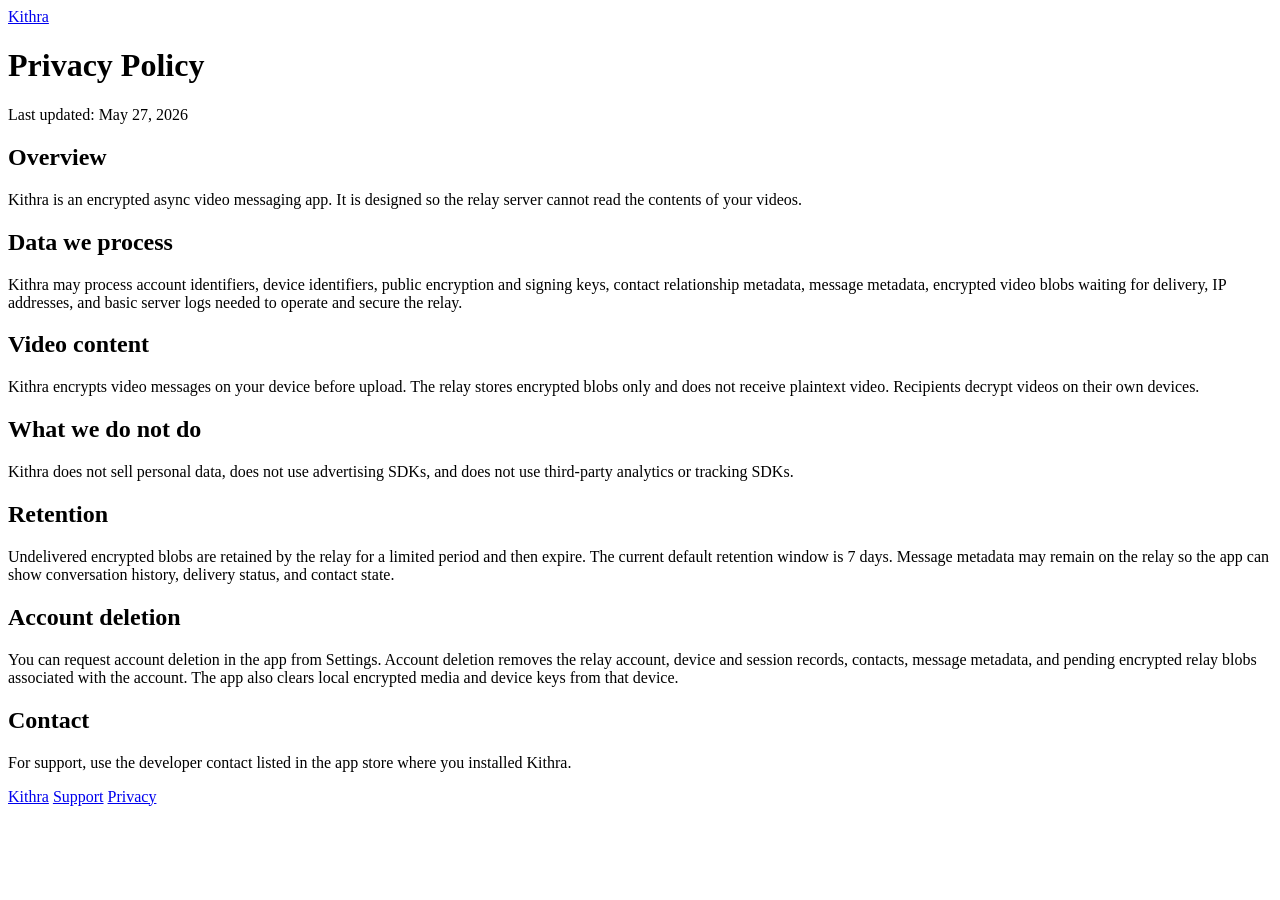
==== deploy/digitalocean/kithra-site/privacy.html @ 7a8a1a8f "Add public Kithra support site" ====
<!doctype html>
<html lang="en">
<head>
  <meta charset="utf-8">
  <meta name="viewport" content="width=device-width, initial-scale=1">
  <title>Kithra Privacy Policy</title>
  <meta name="description" content="Kithra privacy policy for encrypted async video messaging.">
  <link rel="stylesheet" href="/styles.css">
</head>
<body>
  <main class="document">
    <a class="back-link" href="/">Kithra</a>
    <h1>Privacy Policy</h1>
    <p class="muted">Last updated: May 27, 2026</p>

    <h2>Overview</h2>
    <p>Kithra is an encrypted async video messaging app. It is designed so the relay server cannot read the contents of your videos.</p>

    <h2>Data we process</h2>
    <p>Kithra may process account identifiers, device identifiers, public encryption and signing keys, contact relationship metadata, message metadata, encrypted video blobs waiting for delivery, IP addresses, and basic server logs needed to operate and secure the relay.</p>

    <h2>Video content</h2>
    <p>Kithra encrypts video messages on your device before upload. The relay stores encrypted blobs only and does not receive plaintext video. Recipients decrypt videos on their own devices.</p>

    <h2>What we do not do</h2>
    <p>Kithra does not sell personal data, does not use advertising SDKs, and does not use third-party analytics or tracking SDKs.</p>

    <h2>Retention</h2>
    <p>Undelivered encrypted blobs are retained by the relay for a limited period and then expire. The current default retention window is 7 days. Message metadata may remain on the relay so the app can show conversation history, delivery status, and contact state.</p>

    <h2>Account deletion</h2>
    <p>You can request account deletion in the app from Settings. Account deletion removes the relay account, device and session records, contacts, message metadata, and pending encrypted relay blobs associated with the account. The app also clears local encrypted media and device keys from that device.</p>

    <h2>Contact</h2>
    <p>For support, use the developer contact listed in the app store where you installed Kithra.</p>
  </main>

  <footer>
    <a href="/">Kithra</a>
    <a href="/support.html">Support</a>
    <a href="/privacy.html">Privacy</a>
  </footer>
</body>
</html>
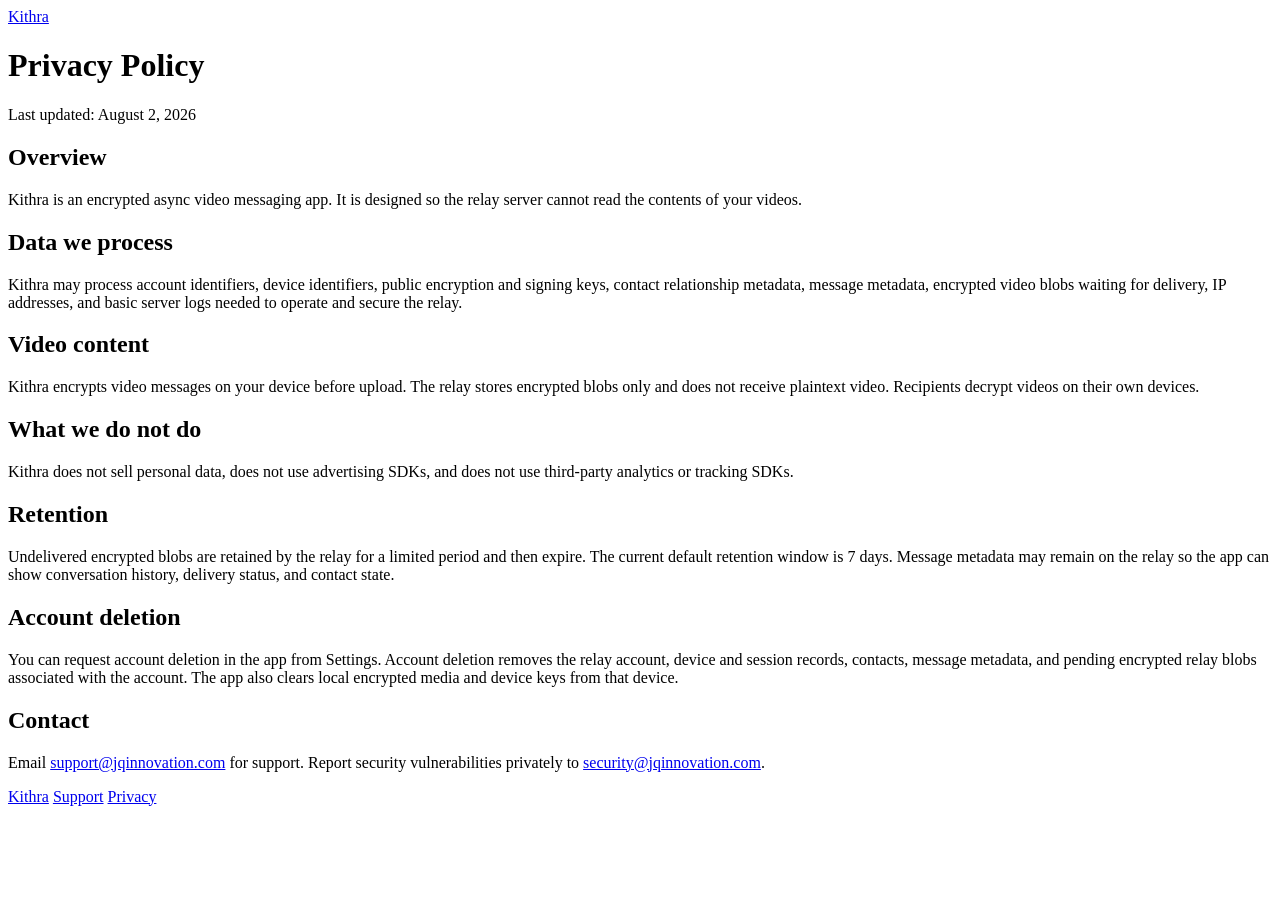
==== commit 6695a705: "Update public ownership and support contacts" ====
--- a/deploy/digitalocean/kithra-site/privacy.html
+++ b/deploy/digitalocean/kithra-site/privacy.html
@@ -11,7 +11,7 @@
   <main class="document">
     <a class="back-link" href="/">Kithra</a>
     <h1>Privacy Policy</h1>
-    <p class="muted">Last updated: May 27, 2026</p>
+    <p class="muted">Last updated: August 2, 2026</p>
 
     <h2>Overview</h2>
     <p>Kithra is an encrypted async video messaging app. It is designed so the relay server cannot read the contents of your videos.</p>
@@ -32,7 +32,7 @@
     <p>You can request account deletion in the app from Settings. Account deletion removes the relay account, device and session records, contacts, message metadata, and pending encrypted relay blobs associated with the account. The app also clears local encrypted media and device keys from that device.</p>
 
     <h2>Contact</h2>
-    <p>For support, use the developer contact listed in the app store where you installed Kithra.</p>
+    <p>Email <a href="mailto:support@jqinnovation.com">support@jqinnovation.com</a> for support. Report security vulnerabilities privately to <a href="mailto:security@jqinnovation.com">security@jqinnovation.com</a>.</p>
   </main>
 
   <footer>
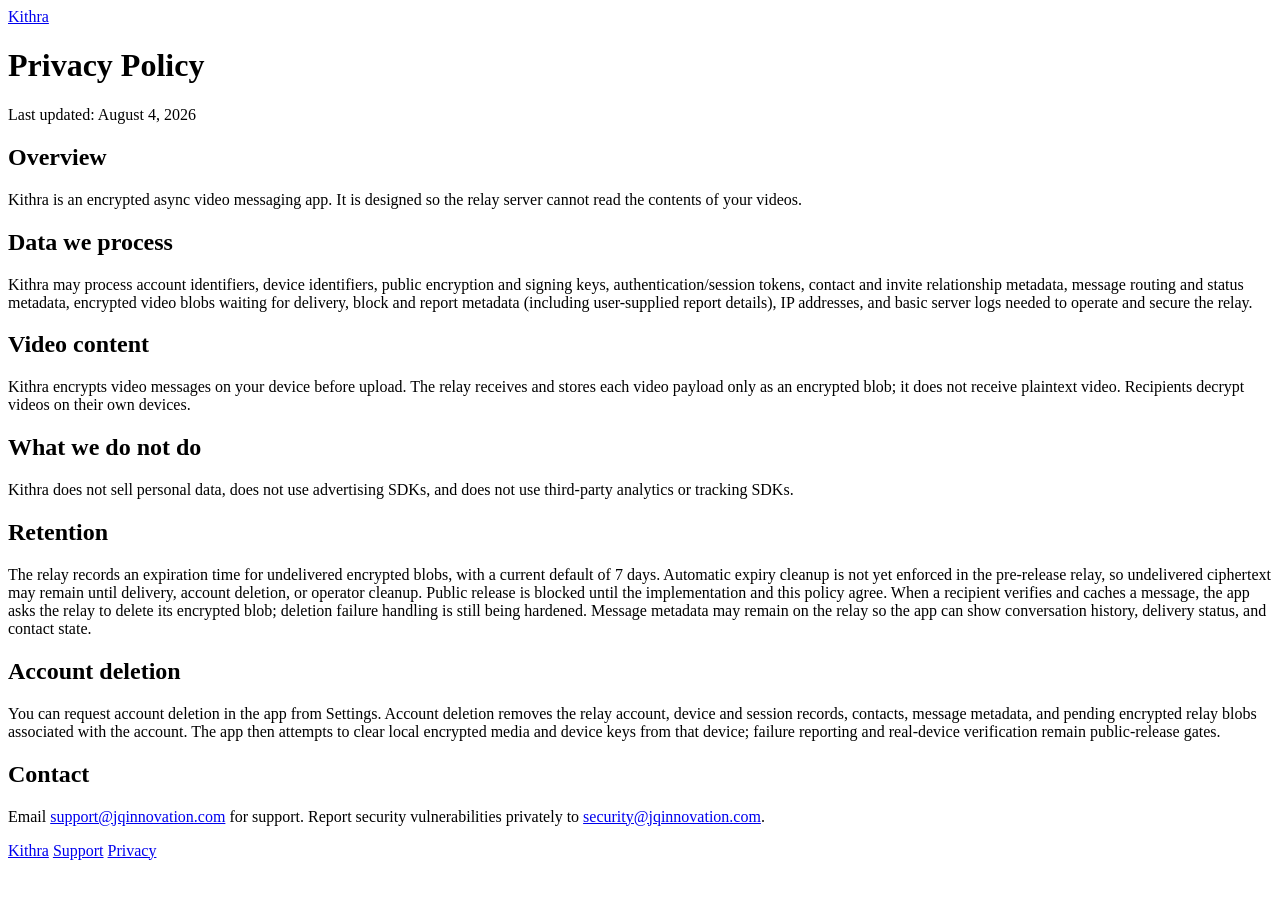
==== commit 27fc3304: "Prepare iPhone public release path" ====
--- a/deploy/digitalocean/kithra-site/privacy.html
+++ b/deploy/digitalocean/kithra-site/privacy.html
@@ -11,25 +11,25 @@
   <main class="document">
     <a class="back-link" href="/">Kithra</a>
     <h1>Privacy Policy</h1>
-    <p class="muted">Last updated: August 2, 2026</p>
+    <p class="muted">Last updated: August 4, 2026</p>
 
     <h2>Overview</h2>
     <p>Kithra is an encrypted async video messaging app. It is designed so the relay server cannot read the contents of your videos.</p>
 
     <h2>Data we process</h2>
-    <p>Kithra may process account identifiers, device identifiers, public encryption and signing keys, contact relationship metadata, message metadata, encrypted video blobs waiting for delivery, IP addresses, and basic server logs needed to operate and secure the relay.</p>
+    <p>Kithra may process account identifiers, device identifiers, public encryption and signing keys, authentication/session tokens, contact and invite relationship metadata, message routing and status metadata, encrypted video blobs waiting for delivery, block and report metadata (including user-supplied report details), IP addresses, and basic server logs needed to operate and secure the relay.</p>
 
     <h2>Video content</h2>
-    <p>Kithra encrypts video messages on your device before upload. The relay stores encrypted blobs only and does not receive plaintext video. Recipients decrypt videos on their own devices.</p>
+    <p>Kithra encrypts video messages on your device before upload. The relay receives and stores each video payload only as an encrypted blob; it does not receive plaintext video. Recipients decrypt videos on their own devices.</p>
 
     <h2>What we do not do</h2>
     <p>Kithra does not sell personal data, does not use advertising SDKs, and does not use third-party analytics or tracking SDKs.</p>
 
     <h2>Retention</h2>
-    <p>Undelivered encrypted blobs are retained by the relay for a limited period and then expire. The current default retention window is 7 days. Message metadata may remain on the relay so the app can show conversation history, delivery status, and contact state.</p>
+    <p>The relay records an expiration time for undelivered encrypted blobs, with a current default of 7 days. Automatic expiry cleanup is not yet enforced in the pre-release relay, so undelivered ciphertext may remain until delivery, account deletion, or operator cleanup. Public release is blocked until the implementation and this policy agree. When a recipient verifies and caches a message, the app asks the relay to delete its encrypted blob; deletion failure handling is still being hardened. Message metadata may remain on the relay so the app can show conversation history, delivery status, and contact state.</p>
 
     <h2>Account deletion</h2>
-    <p>You can request account deletion in the app from Settings. Account deletion removes the relay account, device and session records, contacts, message metadata, and pending encrypted relay blobs associated with the account. The app also clears local encrypted media and device keys from that device.</p>
+    <p>You can request account deletion in the app from Settings. Account deletion removes the relay account, device and session records, contacts, message metadata, and pending encrypted relay blobs associated with the account. The app then attempts to clear local encrypted media and device keys from that device; failure reporting and real-device verification remain public-release gates.</p>
 
     <h2>Contact</h2>
     <p>Email <a href="mailto:support@jqinnovation.com">support@jqinnovation.com</a> for support. Report security vulnerabilities privately to <a href="mailto:security@jqinnovation.com">security@jqinnovation.com</a>.</p>
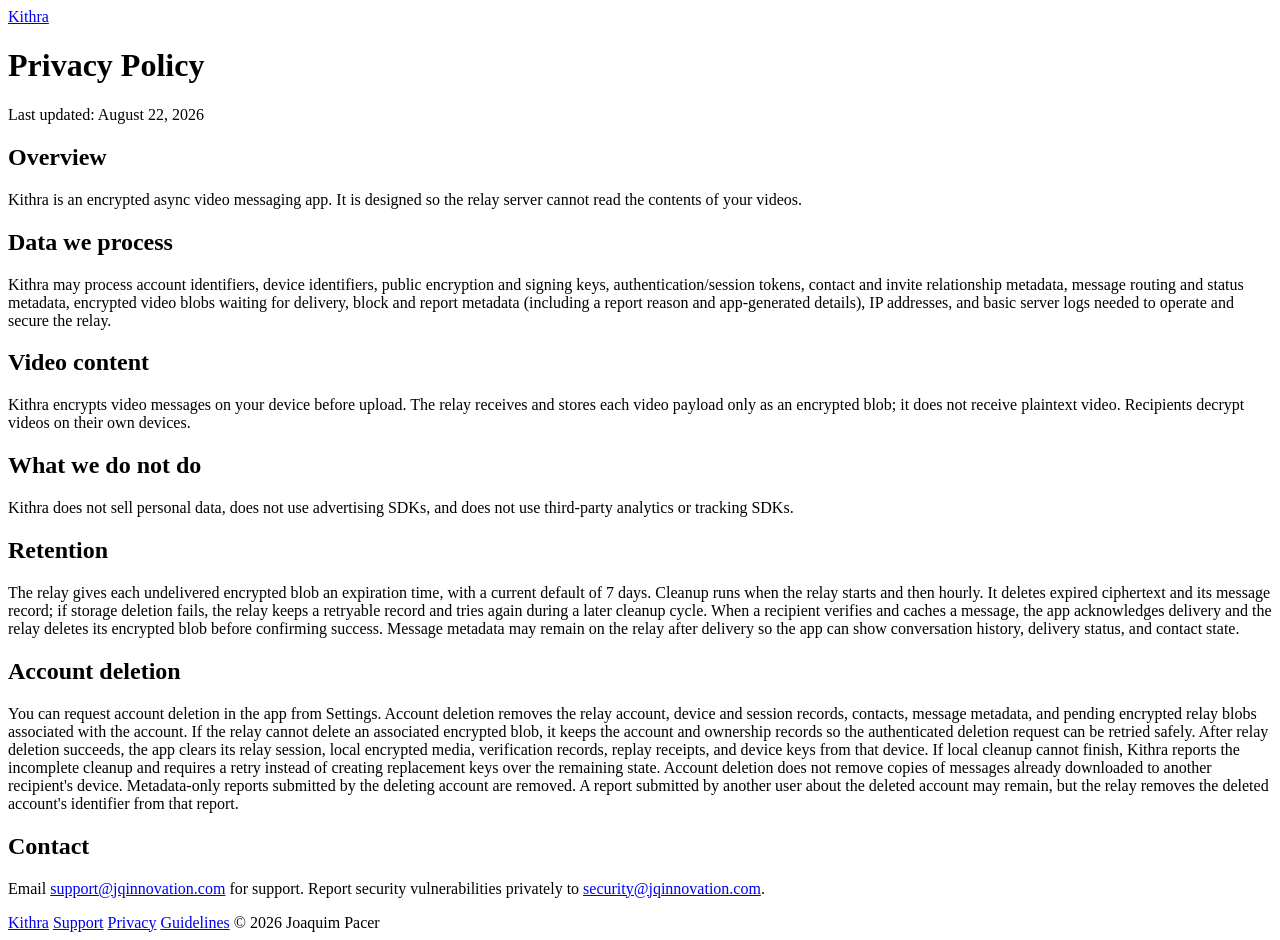
==== commit 394cf800: "Reconcile release privacy and support copy" ====
--- a/deploy/digitalocean/kithra-site/privacy.html
+++ b/deploy/digitalocean/kithra-site/privacy.html
@@ -5,19 +5,20 @@
   <meta name="viewport" content="width=device-width, initial-scale=1">
   <title>Kithra Privacy Policy</title>
   <meta name="description" content="Kithra privacy policy for encrypted async video messaging.">
+  <link rel="canonical" href="https://kithra.jqinnovation.com/privacy.html">
   <link rel="stylesheet" href="/styles.css">
 </head>
 <body>
   <main class="document">
     <a class="back-link" href="/">Kithra</a>
     <h1>Privacy Policy</h1>
-    <p class="muted">Last updated: August 4, 2026</p>
+    <p class="muted">Last updated: August 22, 2026</p>
 
     <h2>Overview</h2>
     <p>Kithra is an encrypted async video messaging app. It is designed so the relay server cannot read the contents of your videos.</p>
 
     <h2>Data we process</h2>
-    <p>Kithra may process account identifiers, device identifiers, public encryption and signing keys, authentication/session tokens, contact and invite relationship metadata, message routing and status metadata, encrypted video blobs waiting for delivery, block and report metadata (including user-supplied report details), IP addresses, and basic server logs needed to operate and secure the relay.</p>
+    <p>Kithra may process account identifiers, device identifiers, public encryption and signing keys, authentication/session tokens, contact and invite relationship metadata, message routing and status metadata, encrypted video blobs waiting for delivery, block and report metadata (including a report reason and app-generated details), IP addresses, and basic server logs needed to operate and secure the relay.</p>
 
     <h2>Video content</h2>
     <p>Kithra encrypts video messages on your device before upload. The relay receives and stores each video payload only as an encrypted blob; it does not receive plaintext video. Recipients decrypt videos on their own devices.</p>
@@ -26,10 +27,10 @@
     <p>Kithra does not sell personal data, does not use advertising SDKs, and does not use third-party analytics or tracking SDKs.</p>
 
     <h2>Retention</h2>
-    <p>The relay records an expiration time for undelivered encrypted blobs, with a current default of 7 days. Automatic expiry cleanup is not yet enforced in the pre-release relay, so undelivered ciphertext may remain until delivery, account deletion, or operator cleanup. Public release is blocked until the implementation and this policy agree. When a recipient verifies and caches a message, the app asks the relay to delete its encrypted blob; deletion failure handling is still being hardened. Message metadata may remain on the relay so the app can show conversation history, delivery status, and contact state.</p>
+    <p>The relay gives each undelivered encrypted blob an expiration time, with a current default of 7 days. Cleanup runs when the relay starts and then hourly. It deletes expired ciphertext and its message record; if storage deletion fails, the relay keeps a retryable record and tries again during a later cleanup cycle. When a recipient verifies and caches a message, the app acknowledges delivery and the relay deletes its encrypted blob before confirming success. Message metadata may remain on the relay after delivery so the app can show conversation history, delivery status, and contact state.</p>
 
     <h2>Account deletion</h2>
-    <p>You can request account deletion in the app from Settings. Account deletion removes the relay account, device and session records, contacts, message metadata, and pending encrypted relay blobs associated with the account. The app then attempts to clear local encrypted media and device keys from that device; failure reporting and real-device verification remain public-release gates.</p>
+    <p>You can request account deletion in the app from Settings. Account deletion removes the relay account, device and session records, contacts, message metadata, and pending encrypted relay blobs associated with the account. If the relay cannot delete an associated encrypted blob, it keeps the account and ownership records so the authenticated deletion request can be retried safely. After relay deletion succeeds, the app clears its relay session, local encrypted media, verification records, replay receipts, and device keys from that device. If local cleanup cannot finish, Kithra reports the incomplete cleanup and requires a retry instead of creating replacement keys over the remaining state. Account deletion does not remove copies of messages already downloaded to another recipient's device. Metadata-only reports submitted by the deleting account are removed. A report submitted by another user about the deleted account may remain, but the relay removes the deleted account's identifier from that report.</p>
 
     <h2>Contact</h2>
     <p>Email <a href="mailto:support@jqinnovation.com">support@jqinnovation.com</a> for support. Report security vulnerabilities privately to <a href="mailto:security@jqinnovation.com">security@jqinnovation.com</a>.</p>
@@ -39,6 +40,8 @@
     <a href="/">Kithra</a>
     <a href="/support.html">Support</a>
     <a href="/privacy.html">Privacy</a>
+    <a href="/community-guidelines.html">Guidelines</a>
+    <span>&copy; 2026 Joaquim Pacer</span>
   </footer>
 </body>
 </html>
